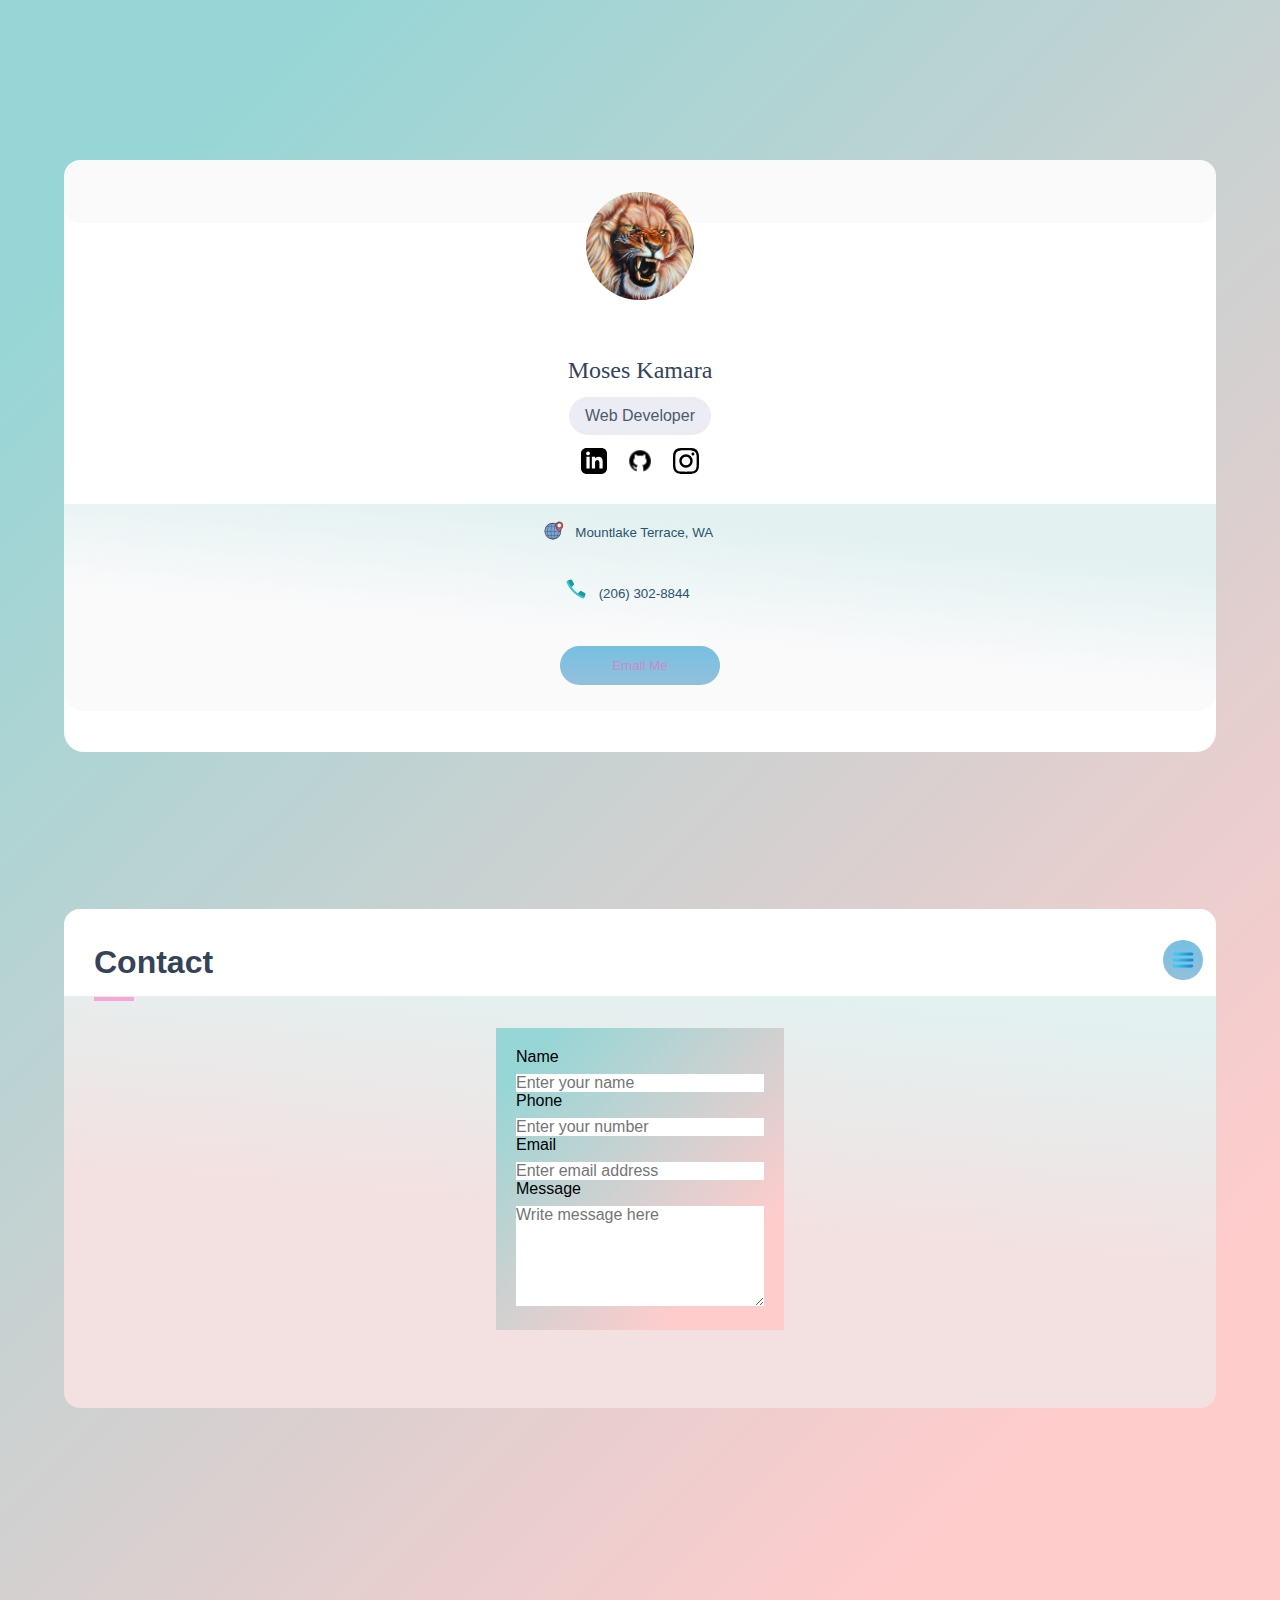
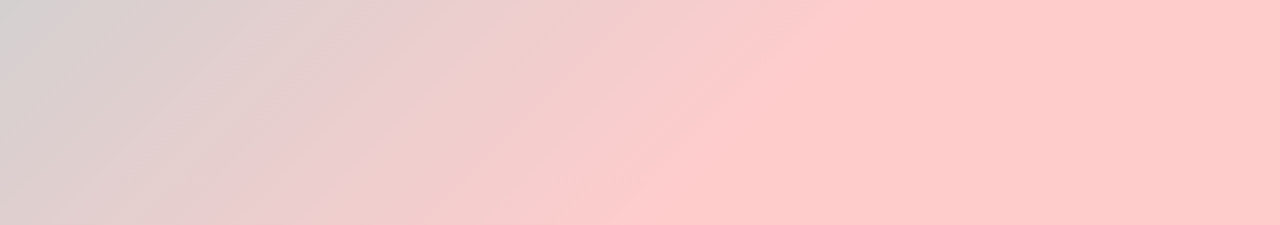
==== contact.html @ c64765e5 "final commit for now" ====
<!DOCTYPE html>
<html lang="en">

<head>
    <meta charset="UTF-8">
    <meta name="viewport" content="width=device-width, initial-scale=1.0">
    <link rel="stylesheet" href="main.css">
    <title>Contact Me</title>
</head>

<body>
    <div class='wrapper'>
        <div class='container'>
            <section class='left'>
                <img src='images/lion.jpg' alt='avatar image' class='avatar'>
                <h2>
                    <span>Moses <strong>Kamara</strong></span>
                </h2>
                <p class='title'>Web Developer</p>
                <figure class='social-links'>
                    <a href='https://www.linkedin.com/in/moses-kamara/' target='_blank'>
                        <img src='images/iconmonstr-linkedin-3.svg' alt='linkedin image' class='linkedin-icon'>
                    </a>
                    <a href='https://github.com/kamara-moses' target='_blank'>
                        <img src='images/git.png' alt='calender icon' class='github'>
                    </a>
                    <a href='#' target='_blank'>
                        <img src='images/iconmonstr-instagram-11.svg' alt='instagram image' class='instagram-icon'>
                    </a>
                </figure>
                <div class='contact'>
                    <div class='location-container'>
                        <img src='images/loc.png' alt='calender icon' class='location'>
                        <span>Mountlake Terrace, WA</span>
                    </div>
                    <div class='phone-container'>
                        <img src='images/phone.png' alt='calender icon' class='phone'>
                        <span>(206) 302-8844</span>
                    </div>
                    <div class='email-container'>
                        <a href='mailto:kamara.moses@yahoo.com' class='coa'>Email Me</a>
                    </div>
                </div>
            </section>
            <section class='right'>
                <header class='top-section'>
                    <div class='top-container'>
                        <div class='info'>
                            <h2>Contact</h2>
                            <hr class='divider'>
                        </div>
                        <figure class='ham-menu'>
                            <a href='#'>
                                <img src='images/ham-icon.png' alt='ham menu' class='ham-icon'>
                            </a>
                            <ul class='active'>
                                <li>
                                    <a href='index.html'>About</a>
                                </li>
                                <li>
                                    <a href='portfolio.html'>Portfolio</a>
                                </li>
                                <li>
                                    <a href='Moses Kamara Resumé.pdf'>Resumé</a>
                                </li>
                            </ul>
                        </figure>
                </header>
                <div class=contact-info>
                        <label id='name-label' for='name'>Name</label>
                        <input type='text' name='name' id='name' class='form-control' placeholder='Enter your name' required>
                        <label id='number-label' for='number'>Phone</label>
                        <input type='text' name='phone-number' id='number' min='6' max='20' class='form-control' placeholder='Enter your number'>
                        <label id=email-label for='email'>Email</label>
                        <input type='email' name='email' id='email' class='form-control' placeholder='Enter email address' required>
                        <label id='message-label' for='message'>Message</label>
                        <textarea type='textarea' class='input-textarea' name='message' id='message' placeholder='Write message here'></textarea>
                </div>
            </section>
        </div>
    </div>
    <script src='main.js'></script>
</body>

</html>
---- main.css ----
*, *::before, *::after {
    margin: 0;
    padding: 0;
    border: 0;
    box-sizing: border-box;
}

body {
    background-attachment: scroll;
    background-size: cover;
    background-repeat: no-repeat;
    background-position: top center;
    position: relative;
    overflow-x: hidden;
    font-family: sans-serif;
    background-color: #96d6d6;
    background: linear-gradient(135deg, #96d6d6 10%, #ffcccc 80%);
    height: 100%;
    min-height: 900px;
    min-height: 1825px !important;
    margin: 0 5%;
}

.wrapper {
    width: 100%;
    max-width: 1200px;
    margin: 0 auto;
    height: 100vh;
    display: flex;
    flex-direction: column;
    position: sticky;
}

.container {
    position: sticky;
    top: 10rem;
    display: grid;
    grid-template-columns: 1fr;
    height: 37rem;
    grid-gap: 30px;
    background-color: #ffffff;
    border-radius: 20px;
}

.left {
    background-color: rgb(250, 250, 251);
    border-radius: 1rem;
    display: flex;
    justify-content: center;
    position: relative;
}

.left .avatar {
    background-size: cover;
    width: 6.7rem;
    border-radius: 50%;
    position: absolute;
    top: 2rem;
}

.left h2 {
    position: absolute;
    top: 11rem;
    color: rgb(53, 68, 89);
}

h2 {
    display: block;
    font-size: 1.5em;
    margin-block-start: 0.83em;
    margin-block-end: 0.83em;
    margin-inline-start: 0px;
    margin-inline-end: 0px;
    font-weight: bold;
}

.left h2 span {
    font-weight: 100;
    font-family: Lobster, cursive;
}

.left p {
    position: absolute;
    top: 13.8rem;
    background-color: rgb(236, 236, 244);
    padding: 10px 16px;
    border-radius: 20px;
    color: rgb(76, 90, 109);
    text-transform: capitalize;
}

p {
    display: block;
    margin-block-start: 1em;
    margin-block-end: 1em;
    margin-inline-start: 0px;
    margin-inline-end: 0px;
}

figure {
    display: block;
    margin-block-start: 1em;
}

.social-links {
    position: absolute;
    top: 17rem;
}

.social-links a {
    padding: 0 8px;
}

.social-links img {
    width: 26px;
}

a {
    text-decoration: none;
    color: #2A5470;
    font-size: smaller;
}

link {
    color: -webkit-link;
    cursor: pointer;
}

.contact {
    display: grid;
    border-radius: 0 0 20px 20px;
    text-align: center;
    position: absolute;
    top: 21.5rem;
    width: 100%;
    background: linear-gradient(5deg, rgb(250, 250, 251) 40%, #e3f1f1 80%);
}

.location-container, .phone-container {
    position: relative;
    right: 1rem;
    padding: 5px 0;
    margin: 10px 22%;
}

.phone-container span {
    bottom: 0.2rem;
    display: inline-block;
    position: relative;
    color: #2A5470;
    font-size: smaller;
    left: 6px;
}

.location-container span {
    bottom: 0.4rem;
    display: inline-block;
    position: relative;
    color: #2A5470;
    font-size: smaller;
    left: 6px;
}

.email-container {
    margin: 10px 22%;
    position: relative;
    top: -1rem;
    display: flex;
    left: 0rem;
    justify-content: center;
}

.right {
    background: linear-gradient(5deg, #f3e1e1 40%, #e3f1f1 80%);
    border-radius: 1rem;
    position: relative;
    top: 41rem;
}

.top-section {
    background-color: rgb(255, 255, 255);
    border-radius: 1rem 1rem 0 0;
    padding: 15px 10px;
}

.top-section .top-container {
    display: flex;
}

.top-section .top-container .info h2 {
    margin: 20px;
    padding-bottom: 16px;
    color: rgb(53, 67, 88);
    display: inline-block;
    font-size: xx-large;
}

.top-section .top-container .info .divider {
    border-bottom: 4px solid rgb(248, 166, 217);
    width: 40px;
    margin: -20px 20px;
}

.top-section .top-container .info p {
    text-align: justify;
    line-height: 25px;
    position: relative;
    margin: 20px;
    top: 13px;
    color: rgb(54, 69, 90);
    left: -1.9rem;
    padding: 0 30px;
    width: 100%;
}

.ham-menu {
    display: flex;
    flex-flow: row-reverse;
}

.top-container .ham-menu {
    height: fit-content;
    position: absolute;
    right: 13px;
}

.top-container .ham-menu a img {
    width: 40px;
    padding: 8px;
    border-radius: 50%;
    background: linear-gradient(to bottom, #77c0e2 0%, #92c0db 100%);
    background-repeat: no-repeat;
}

.ham-menu ul {
    display: flex;
    position: absolute;
    background: linear-gradient(to bottom, #77c0e2 0%, #92c0db 100%);
    border-radius: 46px 10px 10px 40px;
    right: 4rem;
    bottom: 4px;
    padding: 12px;
    margin: -1px;
    transition: padding-right 300ms linear;
}

.active {
    visibility: hidden;
}

.ham-menu ul.active {
    padding-right: 100px;
}

li {
    list-style-type: none;
    display: list-item;
    text-align: -webkit-match-parent;
}

.ham-menu ul li a {
    color: rgb(42, 84, 112);
    padding: 0 10px;
}

ul {
    list-style-type: disc;
    margin-block-start: 1em;
    margin-block-end: 1em;
    margin-inline-start: 0px;
    margin-inline-end: 0px;
    padding-inline-start: 40px;
}

.latest-news {
    margin: 40px 30px;
}

.latest-news h2 {
    color: rgb(53, 67, 88);
}

.right .card-section, .card-port {
    margin: 40px 30px;
    grid-template-columns: 1fr 1fr;
    justify-items: center;
    grid-gap: 20px;
    display: flex;
    flex-wrap: wrap;
    justify-content: center;
}

.info-card, .port-card {
    display: -webkit-box;
    background-color: rgb(255, 255, 255);
    padding: 38px 30px;
    flex-direction: row;
    width: 100%;
    max-width: 24.5rem;
    border-radius: 15px;
    margin: 20px;
}

.info-card:hover {
    background-color: #92c0db;
}

.info-card img {
    width: 40px;
}

.port-card img {
    width: 330px;
}

.web-description {
    position: relative;
    top: -20px;
    left: 23px;
}

.web-description p {
    color: rgb(110, 126, 145);
    font-size: small;
    position: relative;
    top: -1rem;
    line-height: 18px;
}

.web-description h4 {
    color: rgb(47, 60, 78);
    font-weight: 400;
}

h4 {
    display: block;
    margin-block-start: 1.33em;
    margin-block-end: 1.33em;
    margin-inline-start: 0px;
    margin-inline-end: 0px;
}
.coa {
    color: #ca8acc;
    text-align: center;
    background: linear-gradient(to bottom, #77c0e2 0%, #92c0db 100%);
    border-radius: 24px;
    padding: 12px 28px;
    display: flex;
    justify-content: center;
    margin-top: 2rem;
    width: 10rem;
}

.coa:hover {
    color: aliceblue;
}

label {
    display: flex;
    align-items: center;
    font-size: 16px;
    margin-bottom: 0.5rem;
}

input,
button,
textarea {
  width: 100%;
  margin: 0;
  font-family: inherit;
  font-size: inherit;
  line-height: inherit;
}

.input-textarea {
    height: 100px;
}

.contact-info {
    background: linear-gradient(135deg, #96d6d6 10%, #ffcccc 80%);
    width: 25%;
    margin: 2rem auto 1rem auto;
    display: block;
    padding: 20px;
}

.card {
    width: 250px;
    overflow: auto;
    position: relative;
    float: left;
    margin: 20px 0 25px;
}

.card:nth-child(even){ 
    margin-right: 40px;
}

.card img {
    width: 100%;
    border: 0 none;
    opacity: .8;
}

.card h3 { 
    width: 100%;
    position: absolute;
    bottom: 5px;
    padding: 15px;
    line-height: 30px;
    border-bottom: 0;
    margin-bottom: 0;
    text-align: center;
    font-weight: 300;
    background: #bc4f5e;
    color: #fff;
}

.main-section {
    width: 100%;
    max-width: 650px;
    padding: 30px;
    margin: 0 40px 20px 256px;
    float: left;
    border: 1px solid #ddd;
    background: #fff;
}
#main-container {
    padding-top: 20px;
    margin-bottom: 20px;
    min-height: 100%;
    align-items: center;
}
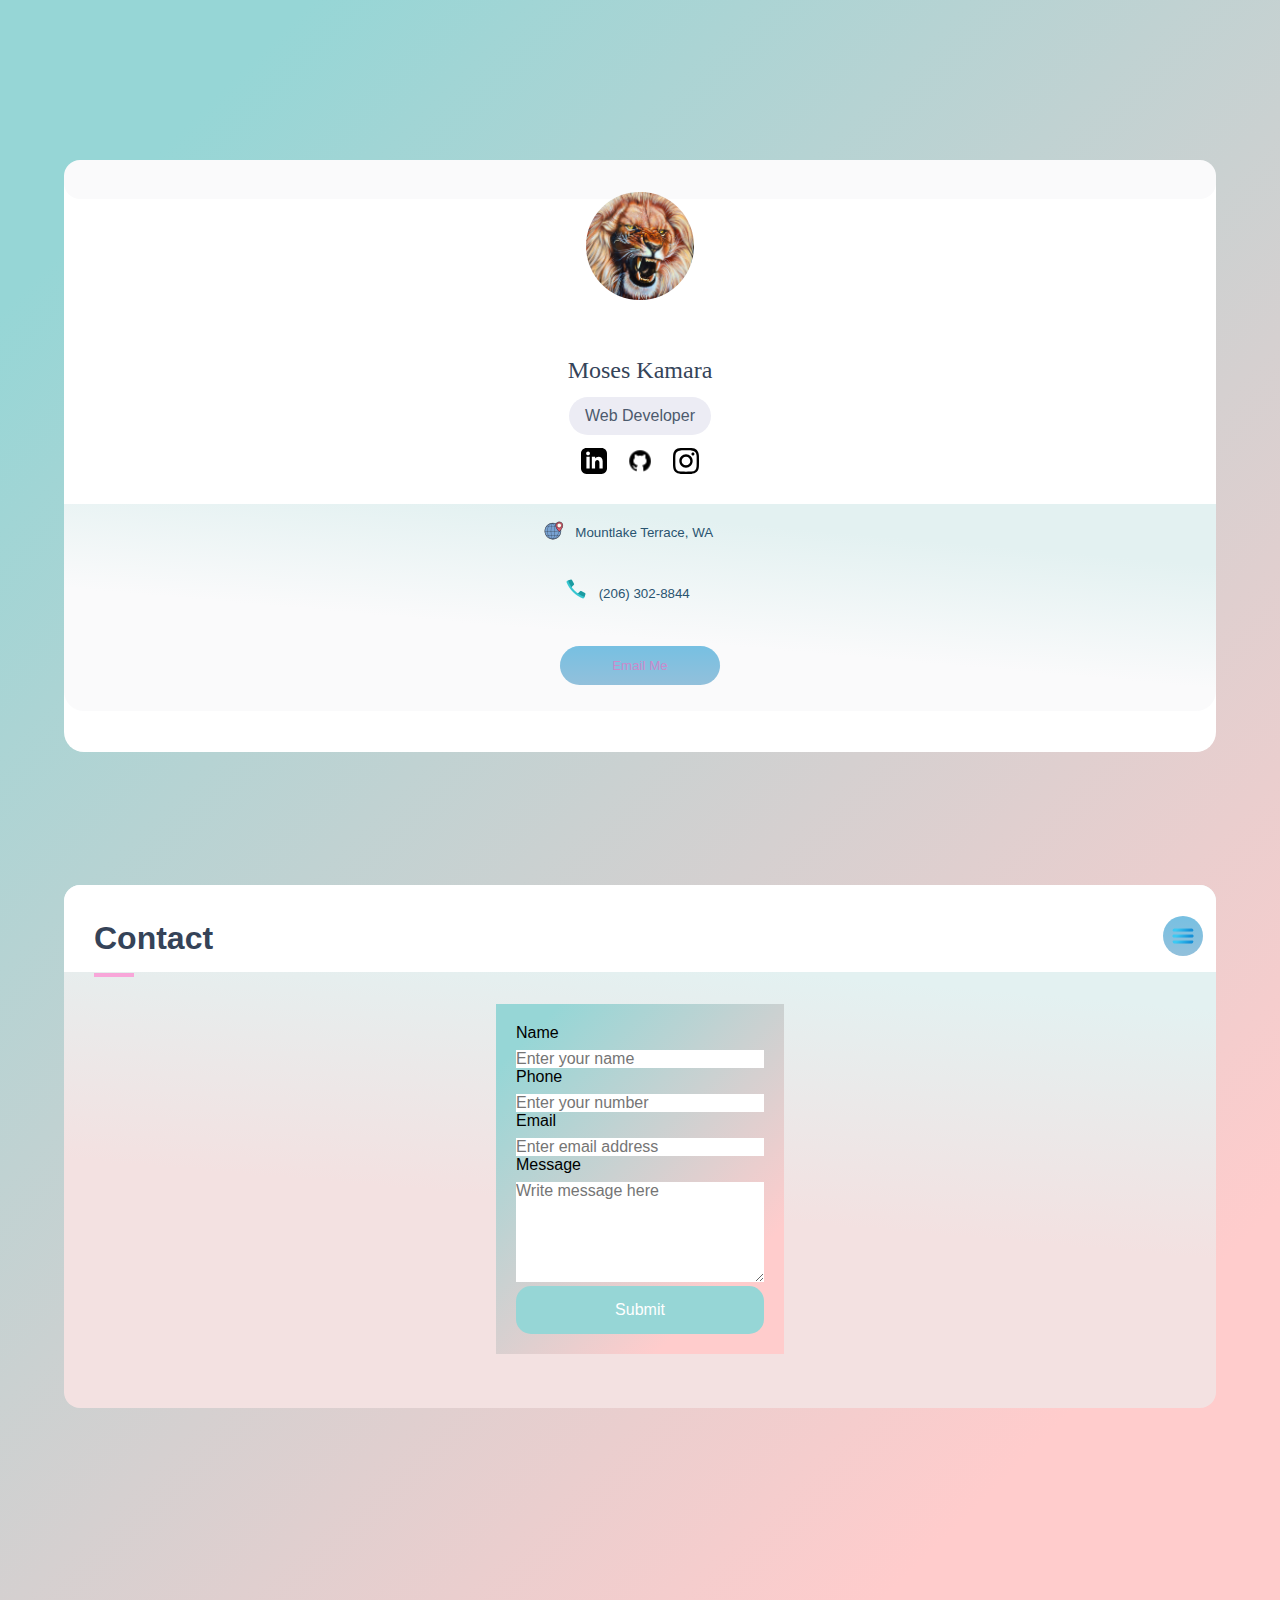
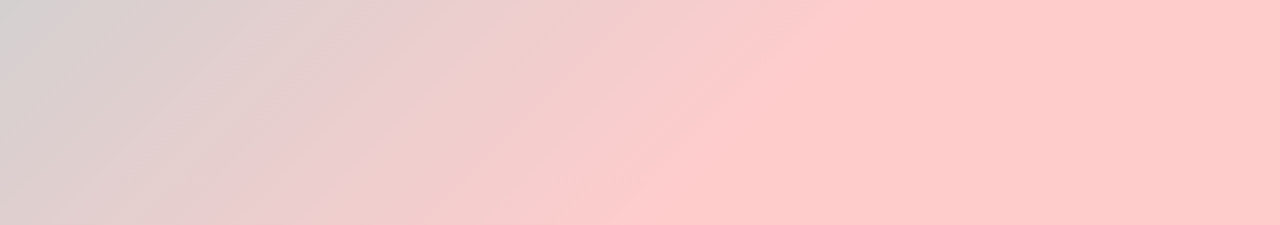
==== commit 8a9e96f6: "Update contact.html" ====
--- a/contact.html
+++ b/contact.html
@@ -75,6 +75,7 @@
                         <input type='email' name='email' id='email' class='form-control' placeholder='Enter email address' required>
                         <label id='message-label' for='message'>Message</label>
                         <textarea type='textarea' class='input-textarea' name='message' id='message' placeholder='Write message here'></textarea>
+                        <button type='submit' class='submitBtn'>Submit</button>
                 </div>
             </section>
         </div>
--- a/main.css
+++ b/main.css
@@ -416,18 +416,10 @@
     color: #fff;
 }
 
-.main-section {
-    width: 100%;
-    max-width: 650px;
-    padding: 30px;
-    margin: 0 40px 20px 256px;
-    float: left;
-    border: 1px solid #ddd;
-    background: #fff;
-}
-#main-container {
-    padding-top: 20px;
-    margin-bottom: 20px;
-    min-height: 100%;
-    align-items: center;
+.submitBtn {
+    border-radius: 15px;
+    color: #fff;
+    background-color: #96d6d6;
+    padding: 15px;
+
 }